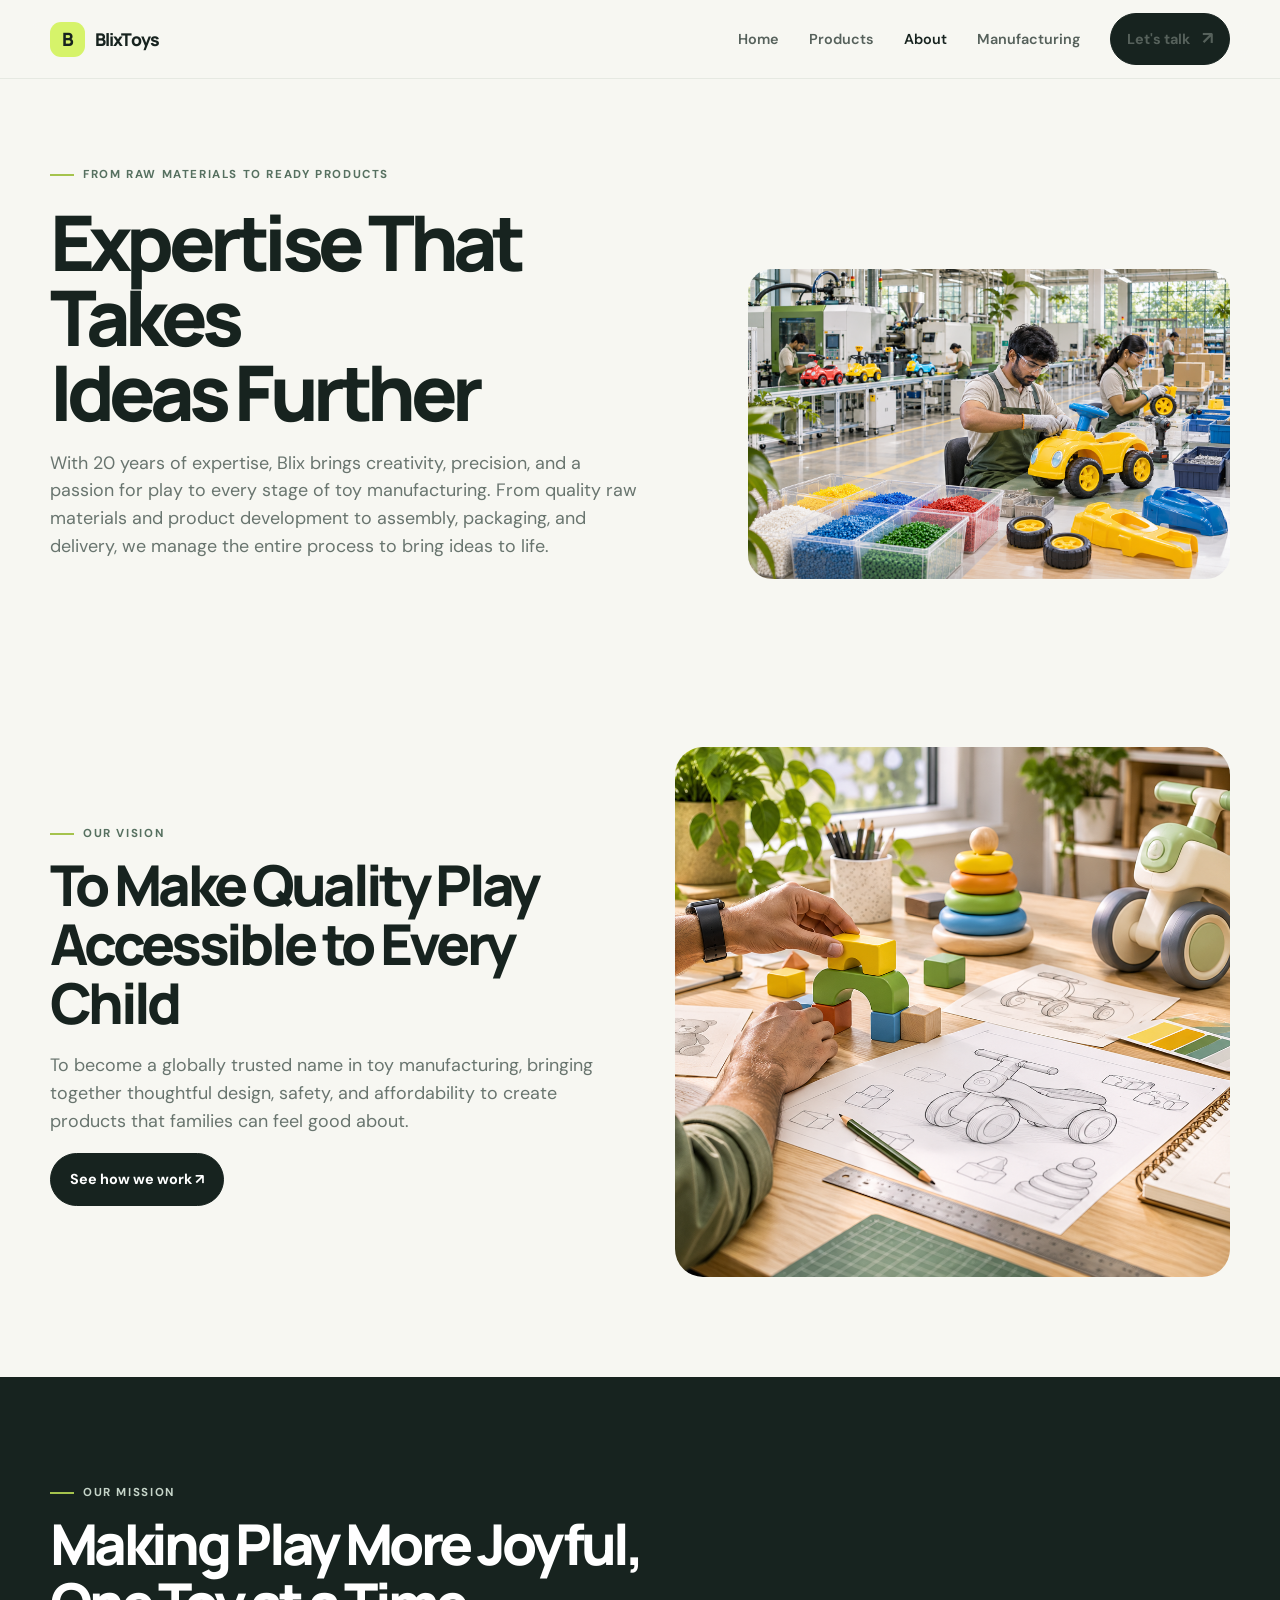
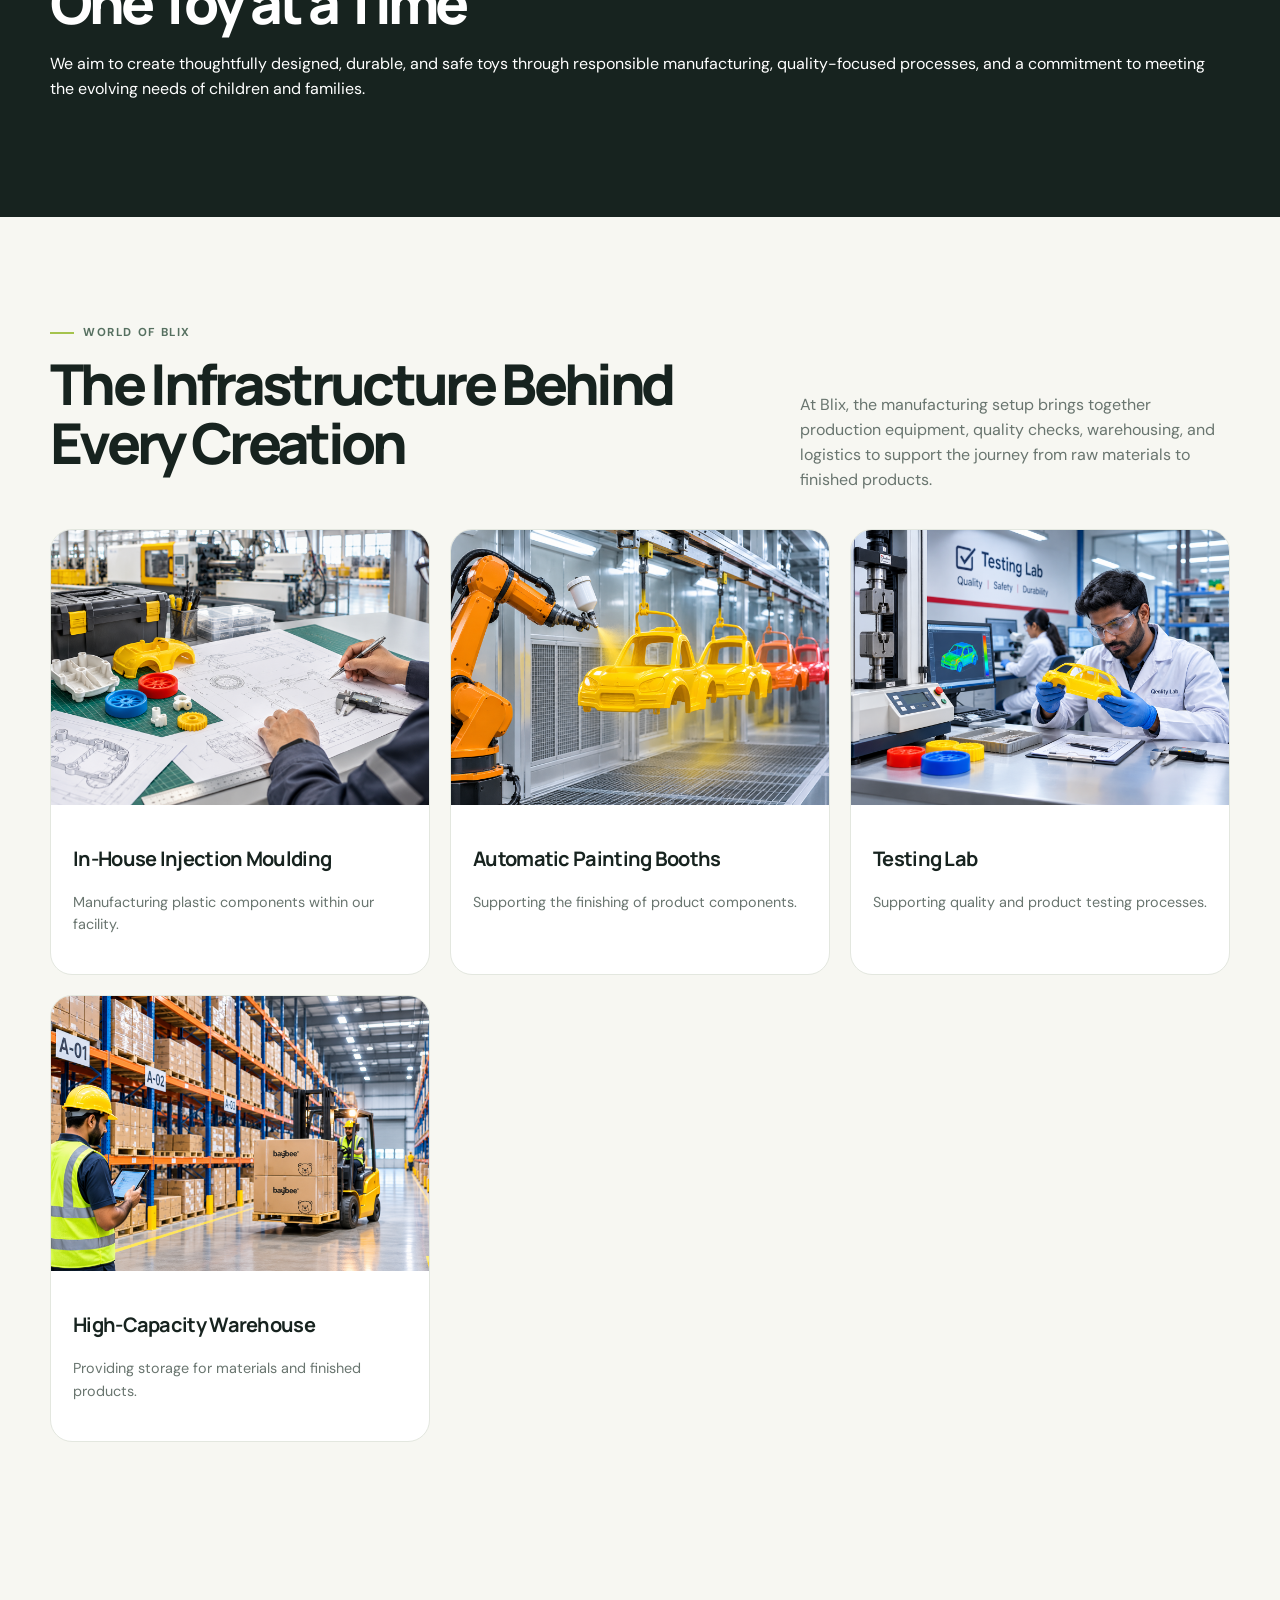
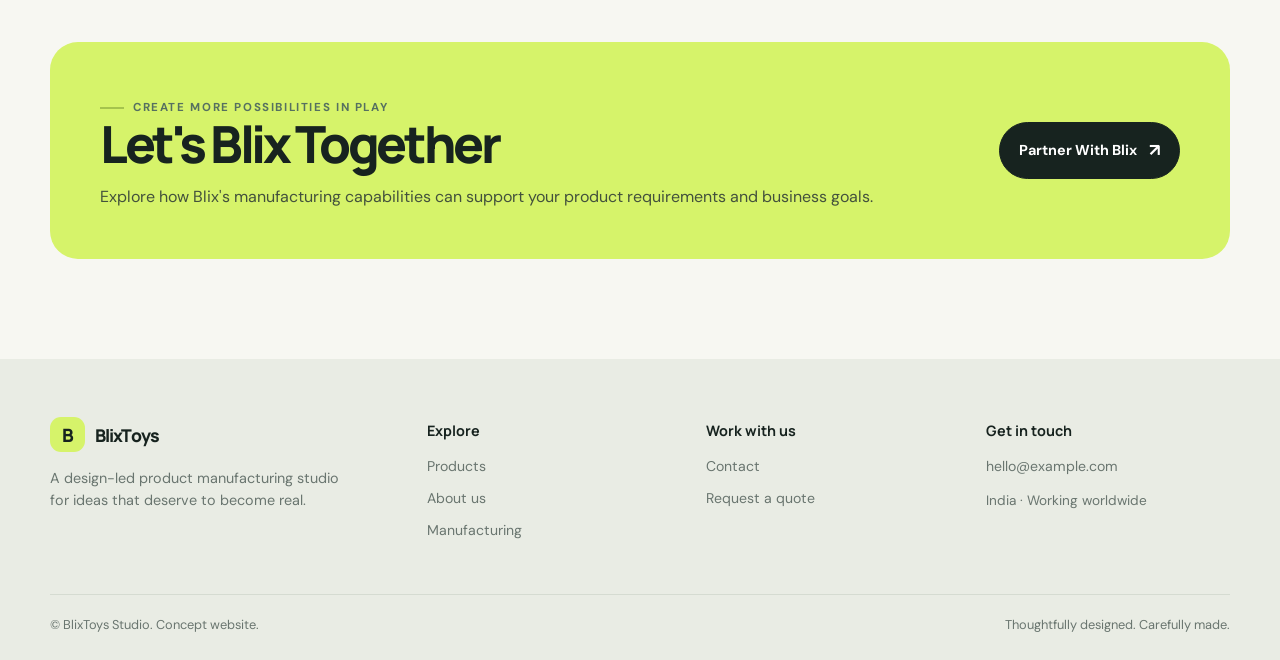
==== about.html @ 80490a34 "Added content for home, about" ====
<!doctype html>
<html lang="en">

<head>
    <meta charset="utf-8">
    <meta name="viewport" content="width=device-width, initial-scale=1">
    <meta name="description" content="Learn about BlixToys's approach to thoughtful product design and manufacturing.">
    <title>About — BlixToys</title>
    <link rel="stylesheet" href="assets/style.css">
</head>

<body>
    <header class="site-header">
        <div class="container nav"><a class="brand" href="index.html"><span class="brand-mark">B</span>  BlixToys</a><button class="menu-toggle" aria-label="Toggle navigation"
                aria-expanded="false">☰</button>
            <nav class="nav-links"><a href="index.html">Home</a><a href="products.html">Products</a><a class="active"
                    href="about.html">About</a><a href="manufacturing.html">Manufacturing</a><a href="contact.html"
                    class="btn btn-dark nav-cta">Let's talk <span class="arrow">↗</span></a></nav>
        </div>
    </header>
    <main>
        <section class="page-hero">
            <div class="container page-hero-grid">
                <div><span class="eyebrow">From Raw Materials to Ready Products</span>
                    <h1 class="display">Expertise That Takes <br/> Ideas Further</h1>
                    <p class="lead">With 20 years of expertise, Blix brings creativity, precision, and a passion for play to every stage of toy manufacturing. From quality raw materials and product development to assembly, packaging, and delivery, we manage the entire process to bring ideas to life.</p>
                </div>
                <div class="page-hero-image"><img
                    src="./assets/images/about-top-image.png"
                    alt="Thoughtful modern studio workspace"></div>
            </div>
        </section>
        <section class="section">
            <div class="container split">
                <div><span class="eyebrow">Our Vision</span>
                    <h2 class="h2">To Make Quality Play Accessible to Every Child</h2>
                    <p class="lead">To become a globally trusted name in toy manufacturing, bringing together thoughtful design, safety, and affordability to create products that families can feel good about.</p>
                    <!-- <p class="muted">We bring a product-first mindset to each project. We ask the right questions early,
                        stay open to better ideas, and keep real-world production in view throughout development.</p> -->
                        <a
                        class="btn btn-dark" href="manufacturing.html">See how we work ↗</a>
                </div>
                <div class="split-image"><img
                    src="./assets/images/about-banner.png"
                    alt="Design notes and creative planning"></div>
            </div>
        </section>
        <section class="section dark-section">
            <div class="container"><span class="eyebrow">Our Mission</span>
                <h2 class="h2">Making Play More Joyful, <br/> One Toy at a Time</h2>
                <p>
                    We aim to create thoughtfully designed, durable, and safe toys through responsible manufacturing, quality-focused processes, and a commitment to meeting the evolving needs of children and families.
                </p>
                <!-- <div class="capability-grid">
                    <div class="capability"><span class="number">01</span>
                        <h3>Be curious</h3>
                        <p>Ask why, explore options and look beyond the obvious answer.</p>
                    </div>
                    <div class="capability"><span class="number">02</span>
                        <h3>Make it useful</h3>
                        <p>Put real people and practical needs at the centre of every decision.</p>
                    </div>
                    <div class="capability"><span class="number">03</span>
                        <h3>Mind the details</h3>
                        <p>Small choices in material, finish and usability add up to a better product.</p>
                    </div>
                    <div class="capability"><span class="number">04</span>
                        <h3>Build with care</h3>
                        <p>Consider quality, repeatability and responsible use of resources.</p>
                    </div>
                </div> -->
            </div>
        </section>
        <section class="section">
            <div class="container">
                <div class="section-head">
                    <div><span class="eyebrow">World of Blix</span>
                        <h2 class="h2">The Infrastructure Behind Every Creation</h2>
                    </div>
                    <p>At Blix, the manufacturing setup brings together production equipment, quality checks, warehousing, and logistics to support the journey from raw materials to finished products.</p>
                </div>
                <div class="product-grid">
                    <article class="product-card">
                        <div class="product-image"><img
                            src="./assets/images/injection-moulding.jpg"
                            alt="Product engineering collaboration"></div>
                        <div class="product-info">
                            <h3 class="h3">In-House Injection Moulding</h3>
                            <p>Manufacturing plastic components within our facility.</p>
                        </div>
                    </article>
                    <article class="product-card">
                        <div class="product-image"><img
                            src="./assets/images/automatic-painting-booths.jpg"
                            alt="Product development workbench"></div>
                        <div class="product-info">
                            <h3 class="h3">Automatic Painting Booths</h3>
                            <p>Supporting the finishing of product components.
                            </p>
                        </div>
                    </article>
                    <article class="product-card">
                        <div class="product-image"><img
                            src="./assets/images/testing-lab.jpg"
                            alt="Team collaborating on a project"></div>
                        <div class="product-info">
                            <h3 class="h3">Testing Lab</h3>
                            <p>Supporting quality and product testing processes.</p>
                        </div>
                    </article>
                    <article class="product-card">
                        <div class="product-image"><img
                            src="./assets/images/assembly-line.jpg"
                            alt="Team collaborating on a project"></div>
                        <div class="product-info">
                            <h3 class="h3">High-Capacity Warehouse</h3>
                            <p>Providing storage for materials and finished products.</p>
                        </div>
                    </article>
                </div>
            </div>
        </section>
             <section class="section">
            <div class="container">
                <div class="quote-band">
                    <div><span class="eyebrow">Create More Possibilities in Play</span>
                        <h2>Let's Blix Together</h2>
                        <p>Explore how Blix's manufacturing capabilities can support your product requirements and business goals.</p>
                    </div><a class="btn btn-dark" href="contact.html">Partner With Blix<span
                            class="arrow">↗</span></a>
                </div>
            </div>
        </section>
    </main>
    <footer class="site-footer">
        <div class="container">
            <div class="footer-top">
                <div class="footer-about"><a class="brand" href="index.html"><span class="brand-mark">B</span> 
                        BlixToys</a>
                    <p>A design-led product manufacturing studio for ideas that deserve to become real.</p>
                </div>
                <div class="footer-col">
                    <h4>Explore</h4><a href="products.html">Products</a><a href="about.html">About us</a><a
                        href="manufacturing.html">Manufacturing</a>
                </div>
                <div class="footer-col">
                    <h4>Work with us</h4><a href="contact.html">Contact</a><a href="contact.html#quote">Request a
                        quote</a>
                </div>
                <div class="footer-col">
                    <h4>Get in touch</h4><a href="mailto:hello@example.com">hello@example.com</a><span class="muted"
                        style="font-size:.85rem">India · Working worldwide</span>
                </div>
            </div>
            <div class="footer-bottom"><span>© <span data-year></span> BlixToys Studio. Concept
                    website.</span><span>Thoughtfully designed. Carefully made.</span></div>
        </div>
    </footer><a class="btn btn-dark mobile-cta" href="contact.html">Let's talk ↗</a>
    <script src="assets/main.js"></script>
</body>

</html>
---- assets/style.css ----
@import url('https://fonts.googleapis.com/css2?family=DM+Sans:wght@400;500;600;700&family=Manrope:wght@400;500;600;700;800&display=swap');

:root {
    --ink: #17231f;
    --muted: #69756f;
    --paper: #f7f7f2;
    --white: #fff;
    --lime: #d6f36a;
    --line: #e3e7df;
    --green: #294a3b;
    --soft: #edf1e7;
    --radius: 22px;
    --max: 1180px
}

* {
    box-sizing: border-box
}

html {
    scroll-behavior: smooth
}

body {
    margin: 0;
    background: var(--paper);
    color: var(--ink);
    font-family: 'DM Sans', sans-serif;
    line-height: 1.55
}

a {
    color: inherit;
    text-decoration: none
}

img {
    display: block;
    width: 100%;
    object-fit: cover
}

button,
input,
textarea,
select {
    font: inherit
}

.container {
    width: min(var(--max), calc(100% - 48px));
    margin: auto
}

.eyebrow {
    display: inline-flex;
    align-items: center;
    gap: 9px;
    text-transform: uppercase;
    letter-spacing: .14em;
    font-size: .72rem;
    font-weight: 700;
    color: #567060
}

.eyebrow:before {
    content: '';
    width: 24px;
    height: 2px;
    background: #a5c34d
}

.display {
    font: 800 clamp(3rem, 7vw, 6.6rem)/.98 'Manrope', sans-serif;
    letter-spacing: -.075em;
    margin: 20px 0
}

.h2 {
    font: 800 clamp(2.2rem, 4.4vw, 4.2rem)/1.05 'Manrope', sans-serif;
    letter-spacing: -.065em;
    margin: 12px 0 20px
}

.h3 {
    font: 700 1.25rem/1.2 'Manrope', sans-serif;
    letter-spacing: -.035em
}

.lead {
    font-size: 1.12rem;
    color: var(--muted);
    max-width: 590px
}

.muted {
    color: var(--muted)
}

.section {
    padding: 100px 0
}

.section-sm {
    padding: 64px 0
}

.section-head {
    display: flex;
    align-items: end;
    justify-content: space-between;
    gap: 32px;
    margin-bottom: 36px
}

.section-head p {
    max-width: 430px;
    color: var(--muted);
    margin: 0
}

.btn {
    display: inline-flex;
    align-items: center;
    justify-content: center;
    gap: 12px;
    padding: 14px 19px;
    border-radius: 999px;
    border: 1px solid var(--ink);
    font-weight: 700;
    font-size: .9rem;
    transition: .2s;
    cursor: pointer
}

.btn-dark {
    background: var(--ink);
    color: white
}

.btn-dark:hover {
    background: var(--green);
    transform: translateY(-2px)
}

.btn-light {
    background: var(--white);
    border-color: var(--line)
}

.btn-light:hover {
    border-color: var(--ink)
}

.btn-lime {
    background: var(--lime);
    border-color: var(--lime)
}

.btn-lime:hover {
    transform: translateY(-2px)
}

.arrow {
    font-size: 1.1rem
}

.site-header {
    position: sticky;
    top: 0;
    z-index: 20;
    background: rgba(247, 247, 242, .92);
    backdrop-filter: blur(16px);
    border-bottom: 1px solid rgba(227, 231, 223, .8)
}

.nav {
    height: 78px;
    display: flex;
    align-items: center;
    justify-content: space-between;
    gap: 24px
}

.brand {
    display: flex;
    align-items: center;
    gap: 10px;
    font: 800 1.1rem 'Manrope', sans-serif;
    letter-spacing: -.05em
}

.brand-mark {
    width: 35px;
    height: 35px;
    border-radius: 11px;
    background: var(--lime);
    display: grid;
    place-items: center;
    color: var(--ink);
    font-size: 1.15rem
}

.nav-links {
    display: flex;
    align-items: center;
    gap: 30px;
    font-size: .9rem;
    font-weight: 600
}

.nav-links a {
    color: #56615b;
    transition: .2s
}

.nav-links a:hover,
.nav-links a.active {
    color: var(--ink)
}

.nav-cta {
    padding: 11px 16px
}

.menu-toggle {
    display: none;
    border: 0;
    background: transparent;
    font-size: 1.5rem;
    padding: 8px
}

.hero {
    padding: 56px 0 70px
}

.hero-grid {
    display: grid;
    grid-template-columns: 1.03fr .97fr;
    gap: 42px;
    align-items: center
}

.hero-copy {
    padding: 24px 0
}

.hero .display {
    max-width: 680px
}

.hero .lead {
    max-width: 520px
}

.hero-actions {
    display: flex;
    gap: 12px;
    flex-wrap: wrap;
    margin-top: 30px
}

.hero-note {
    display: flex;
    align-items: center;
    gap: 14px;
    margin-top: 36px;
    color: var(--muted);
    font-size: .85rem
}

.avatar-stack {
    display: flex
}

.avatar-stack span {
    width: 31px;
    height: 31px;
    border-radius: 50%;
    border: 2px solid var(--paper);
    margin-right: -8px;
    background: #d6e1c2;
    display: grid;
    place-items: center;
    font-size: .75rem
}

.hero-visual {
    position: relative;
    min-height: 550px
}

.hero-photo {
    position: absolute;
    inset: 0 0 36px 35px;
    border-radius: 30px;
    overflow: hidden;
    background: #d7ded0
}

.hero-photo img,
.hero-photo video {
    display: block;
    width: 100%;
    height: 100%;
    object-fit: cover;
    object-position: center
}

.hero-photo:after {
    content: '';
    position: absolute;
    inset: 0;
    background: linear-gradient(180deg, transparent 50%, rgba(17, 34, 25, .2))
}

.floating-card {
    position: absolute;
    left: 0;
    bottom: 0;
    width: 235px;
    background: white;
    border-radius: 20px;
    padding: 18px;
    box-shadow: 0 18px 50px #17231f18
}

.floating-card .mini-label {
    font-size: .72rem;
    color: var(--muted);
    text-transform: uppercase;
    letter-spacing: .1em
}

.floating-card strong {
    display: block;
    font: 800 1.65rem 'Manrope';
    letter-spacing: -.06em;
    margin: 5px 0
}

.floating-card p {
    font-size: .82rem;
    color: var(--muted);
    margin: 0
}

.round-stamp {
    position: absolute;
    right: -12px;
    top: 25px;
    width: 100px;
    height: 100px;
    background: var(--lime);
    border-radius: 50%;
    display: grid;
    place-items: center;
    text-align: center;
    font-weight: 800;
    font-size: .74rem;
    line-height: 1.2;
    transform: rotate(10deg)
}

.trust-strip {
    border-top: 1px solid var(--line);
    border-bottom: 1px solid var(--line);
    padding: 22px 0
}

.trust-inner {
    display: flex;
    align-items: center;
    justify-content: space-between;
    gap: 20px;
    flex-wrap: wrap
}

.trust-label {
    font-size: .76rem;
    text-transform: uppercase;
    letter-spacing: .12em;
    color: var(--muted)
}

.trust-name {
    font: 800 1rem 'Manrope';
    color: #879189;
    letter-spacing: -.04em
}

.product-grid {
    display: grid;
    grid-template-columns: repeat(3, 1fr);
    gap: 20px
}

.product-card {
    background: white;
    border: 1px solid var(--line);
    border-radius: var(--radius);
    overflow: hidden;
    transition: .25s
}

.product-card:hover {
    transform: translateY(-5px);
    box-shadow: 0 18px 40px #17231f0d
}

.product-image {
    height: 275px;
    background: #e9ede4;
    position: relative;
    overflow: hidden
}

.product-image img {
    height: 100%;
    transition: transform .5s
}

.product-card:hover .product-image img {
    transform: scale(1.04)
}

.tag {
    position: absolute;
    top: 14px;
    left: 14px;
    background: white;
    border-radius: 999px;
    padding: 7px 11px;
    font-size: .72rem;
    font-weight: 700
}

.product-info {
    padding: 22px
}

.product-info p {
    font-size: .9rem;
    color: var(--muted);
    margin: 9px 0 17px
}

.text-link {
    display: inline-flex;
    align-items: center;
    gap: 10px;
    font-size: .88rem;
    font-weight: 700;
    border-bottom: 1px solid #aab5ab;
    padding-bottom: 4px
}

.split {
    display: grid;
    grid-template-columns: 1fr 1fr;
    gap: 70px;
    align-items: center
}

.split-image {
    height: 530px;
    border-radius: 28px;
    overflow: hidden;
    position: relative;
    background: #dbe3d6
}

.split-image img {
    height: 100%
}

.image-caption {
    position: absolute;
    bottom: 18px;
    left: 18px;
    right: 18px;
    background: #fffef0e8;
    backdrop-filter: blur(10px);
    padding: 17px 19px;
    border-radius: 16px;
    font-weight: 700
}

.check-list {
    display: grid;
    gap: 17px;
    margin: 28px 0
}

.check-item {
    display: flex;
    gap: 13px;
    align-items: start
}

.check-icon {
    width: 26px;
    height: 26px;
    flex: none;
    border-radius: 50%;
    background: var(--lime);
    display: grid;
    place-items: center;
    font-weight: 800
}

.check-item strong {
    display: block;
    margin-bottom: 3px
}

.check-item span {
    font-size: .9rem;
    color: var(--muted)
}

.dark-section {
    background: var(--ink);
    color: white
}

.dark-section .eyebrow {
    color: #c6d5c9
}

.dark-section .lead,
.dark-section .muted {
    color: #aab6ae
}

.capability-grid {
    display: grid;
    grid-template-columns: repeat(4, 1fr);
    gap: 12px;
    margin-top: 38px
}

.capability {
    padding: 25px;
    border: 1px solid #ffffff22;
    border-radius: 18px;
    min-height: 180px
}

.capability .number {
    font-size: .75rem;
    color: var(--lime);
    font-weight: 700
}

.capability h3 {
    font: 700 1.12rem 'Manrope';
    margin: 24px 0 8px
}

.capability p {
    font-size: .85rem;
    color: #aab6ae;
    margin: 0
}

.stats {
    display: grid;
    grid-template-columns: repeat(4, 1fr);
    gap: 15px;
    margin-top: 36px
}

.stat {
    border-top: 1px solid #ffffff30;
    padding-top: 17px
}

.stat strong {
    display: block;
    font: 800 2.2rem 'Manrope';
    letter-spacing: -.06em
}

.stat span {
    font-size: .82rem;
    color: #aab6ae
}

.quote-band {
    background: var(--lime);
    border-radius: 28px;
    padding: 50px;
    display: flex;
    align-items: center;
    justify-content: space-between;
    gap: 30px
}

.quote-band h2 {
    font: 800 clamp(2rem, 4vw, 3.5rem)/1.05 'Manrope';
    letter-spacing: -.065em;
    margin: 0;
    max-width: 700px
}

.quote-band p {
    margin: 14px 0 0;
    color: #43513c
}

.site-footer {
    background: #e9ece4;
    padding: 58px 0 25px
}

.footer-top {
    display: grid;
    grid-template-columns: 1.4fr 1fr 1fr 1fr;
    gap: 35px;
    padding-bottom: 42px
}

.footer-about p {
    color: var(--muted);
    max-width: 300px;
    font-size: .9rem
}

.footer-col h4 {
    font: 700 .9rem 'Manrope';
    margin: 4px 0 16px
}

.footer-col a {
    display: block;
    color: var(--muted);
    font-size: .88rem;
    margin: 10px 0
}

.footer-col a:hover {
    color: var(--ink)
}

.footer-bottom {
    border-top: 1px solid #d5dbd1;
    padding-top: 20px;
    display: flex;
    justify-content: space-between;
    gap: 20px;
    color: var(--muted);
    font-size: .8rem
}

.page-hero {
    padding: 80px 0 68px
}

.page-hero-grid {
    display: grid;
    grid-template-columns: 1fr .75fr;
    gap: 55px;
    align-items: end
}

.page-hero .display {
    font-size: clamp(3rem, 6vw, 5.7rem)
}

.page-hero-image {
    height: 310px;
    border-radius: 24px;
    overflow: hidden
}

.page-hero-image img {
    height: 100%
}

.filter-row {
    display: flex;
    gap: 9px;
    flex-wrap: wrap;
    margin-bottom: 30px
}

.filter-btn {
    border: 1px solid var(--line);
    background: white;
    padding: 10px 15px;
    border-radius: 999px;
    font-size: .85rem;
    cursor: pointer
}

.filter-btn.active,
.filter-btn:hover {
    background: var(--ink);
    color: white;
    border-color: var(--ink)
}

.product-grid .product-card[hidden] {
    display: none
}

.process-grid {
    display: grid;
    grid-template-columns: repeat(4, 1fr);
    gap: 16px
}

.process-card {
    background: white;
    border: 1px solid var(--line);
    border-radius: 20px;
    padding: 24px;
    min-height: 230px
}

.process-card .step {
    width: 38px;
    height: 38px;
    background: var(--lime);
    border-radius: 12px;
    display: grid;
    place-items: center;
    font-weight: 800
}

.process-card h3 {
    font: 700 1.15rem 'Manrope';
    margin: 28px 0 9px
}

.process-card p {
    font-size: .88rem;
    color: var(--muted);
    margin: 0
}

.feature-photo {
    height: 430px;
    border-radius: 26px;
    overflow: hidden
}

.feature-photo img {
    height: 100%
}

.form-layout {
    display: grid;
    grid-template-columns: .75fr 1.25fr;
    gap: 60px;
    align-items: start
}

.contact-card {
    background: var(--green);
    color: white;
    border-radius: 24px;
    padding: 30px
}

.contact-card p {
    color: #d3ddd5
}

.contact-detail {
    padding: 18px 0;
    border-top: 1px solid #ffffff30
}

.contact-detail small {
    display: block;
    color: #c4d1c8;
    margin-bottom: 5px
}

.contact-detail a {
    font-weight: 600
}

.form-card {
    background: white;
    border: 1px solid var(--line);
    border-radius: 24px;
    padding: 32px
}

.form-grid {
    display: grid;
    grid-template-columns: 1fr 1fr;
    gap: 18px
}

.field {
    display: flex;
    flex-direction: column;
    gap: 7px
}

.field.full {
    grid-column: 1/-1
}

.field label {
    font-size: .82rem;
    font-weight: 700
}

.field input,
.field textarea,
.field select {
    width: 100%;
    padding: 13px 14px;
    border: 1px solid #dfe4db;
    border-radius: 12px;
    background: #fbfcf9;
    outline: none
}

.field input:focus,
.field textarea:focus,
.field select:focus {
    border-color: #829b71;
    box-shadow: 0 0 0 3px #d6f36a55
}

.field textarea {
    min-height: 120px;
    resize: vertical
}

.form-message {
    display: none;
    background: #edf5dc;
    padding: 14px;
    border-radius: 12px;
    margin-top: 16px;
    color: #294a3b;
    font-size: .9rem
}

.form-message.show {
    display: block
}

.faq-list {
    max-width: 820px;
    margin: 30px auto 0
}

.faq-list details {
    border-bottom: 1px solid var(--line);
    padding: 20px 0
}

.faq-list summary {
    font-weight: 700;
    cursor: pointer;
    list-style: none;
    display: flex;
    justify-content: space-between;
    gap: 20px
}

.faq-list summary:after {
    content: '+';
    font-size: 1.2rem
}

.faq-list details[open] summary:after {
    content: '−'
}

.faq-list details p {
    color: var(--muted);
    max-width: 700px
}

.mobile-cta {
    display: none
}

@media(max-width:900px) {
    .nav-links {
        gap: 17px
    }

    .hero-grid,
    .split,
    .page-hero-grid,
    .form-layout {
        grid-template-columns: 1fr;
        gap: 35px
    }

    .hero-visual {
        min-height: 470px
    }

    .hero-photo {
        left: 0
    }

    .page-hero-image {
        height: 280px
    }

    .product-grid {
        grid-template-columns: repeat(2, 1fr)
    }

    .capability-grid,
    .process-grid {
        grid-template-columns: repeat(2, 1fr)
    }

    .footer-top {
        grid-template-columns: repeat(2, 1fr)
    }

    .split-image {
        height: 430px
    }

    .quote-band {
        padding: 35px;
        align-items: start;
        flex-direction: column
    }

    .stats {
        grid-template-columns: repeat(2, 1fr)
    }
}

@media(max-width:640px) {
    .container {
        width: min(var(--max), calc(100% - 32px))
    }

    .nav {
        height: 68px
    }

    .menu-toggle {
        display: block
    }

    .nav-links {
        display: none;
        position: absolute;
        top: 68px;
        left: 0;
        right: 0;
        background: var(--paper);
        padding: 18px 24px 24px;
        border-bottom: 1px solid var(--line);
        flex-direction: column;
        align-items: stretch;
        gap: 0
    }

    .nav-links.open {
        display: flex
    }

    .nav-links a {
        padding: 12px 0
    }

    .nav-links .nav-cta {
        margin-top: 8px;
        text-align: center
    }

    .hero {
        padding: 32px 0 55px
    }

    .hero .display {
        font-size: clamp(3rem, 15vw, 5rem)
    }

    .hero-visual {
        min-height: 390px
    }

    .hero-photo {
        inset: 0 0 25px 0
    }

    .floating-card {
        width: 190px;
        padding: 14px
    }

    .round-stamp {
        width: 78px;
        height: 78px;
        right: -4px;
        font-size: .63rem
    }

    .section {
        padding: 70px 0
    }

    .section-sm {
        padding: 48px 0
    }

    .section-head {
        display: block
    }

    .section-head p {
        margin-top: 14px
    }

    .product-grid {
        grid-template-columns: 1fr
    }

    .product-image {
        height: 280px
    }

    .capability-grid,
    .process-grid {
        grid-template-columns: 1fr 1fr;
        gap: 10px
    }

    .capability {
        padding: 18px;
        min-height: 170px
    }

    .capability h3 {
        font-size: 1rem
    }

    .stats {
        gap: 20px
    }

    .stat strong {
        font-size: 1.8rem
    }

    .page-hero {
        padding: 50px 0 45px
    }

    .page-hero-grid {
        gap: 25px
    }

    .page-hero .display {
        font-size: clamp(3rem, 14vw, 4.6rem)
    }

    .page-hero-image {
        height: 230px
    }

    .split-image {
        height: 340px
    }

    .footer-top {
        grid-template-columns: 1fr 1fr;
        gap: 25px
    }

    .footer-about {
        grid-column: 1/-1
    }

    .footer-bottom {
        flex-direction: column;
        gap: 8px
    }

    .form-card {
        padding: 22px
    }

    .form-grid {
        grid-template-columns: 1fr
    }

    .field.full {
        grid-column: auto
    }

    .contact-card {
        padding: 24px
    }

    .quote-band {
        padding: 28px
    }


    .trust-inner {
        justify-content: flex-start
    }

    .trust-label {
        width: 100%
    }

    .trust-name {
        font-size: .9rem
    }

    .mobile-cta {
        display: block;
        position: fixed;
        z-index: 15;
        bottom: 12px;
        left: 12px;
        right: 12px;
        text-align: center;
        box-shadow: 0 8px 30px #17231f22
    }

    .site-footer {
        padding-bottom: 82px
    }
}

  .manufacturer-strip {
    width: 100%;
    background-color: #78934a;
    padding: 24px 20px;
    text-align: center;
    box-sizing: border-box;
  }

  .manufacturer-strip p {
    margin: 0;
    color: #ffffff;
    font-size: clamp(20px, 3vw, 36px);
    font-weight: 600;
    line-height: 1.3;
    letter-spacing: -0.8px;
  }

  .manufacturer-strip span {
    font-family: Georgia, serif;
    font-weight: 500;
    font-style: italic;
  }

  @media (max-width: 749px) {
    .manufacturer-strip {
      padding: 20px 16px;
    }

    .manufacturer-strip p {
      font-size: 23px;
      letter-spacing: -0.5px;
    }
  }
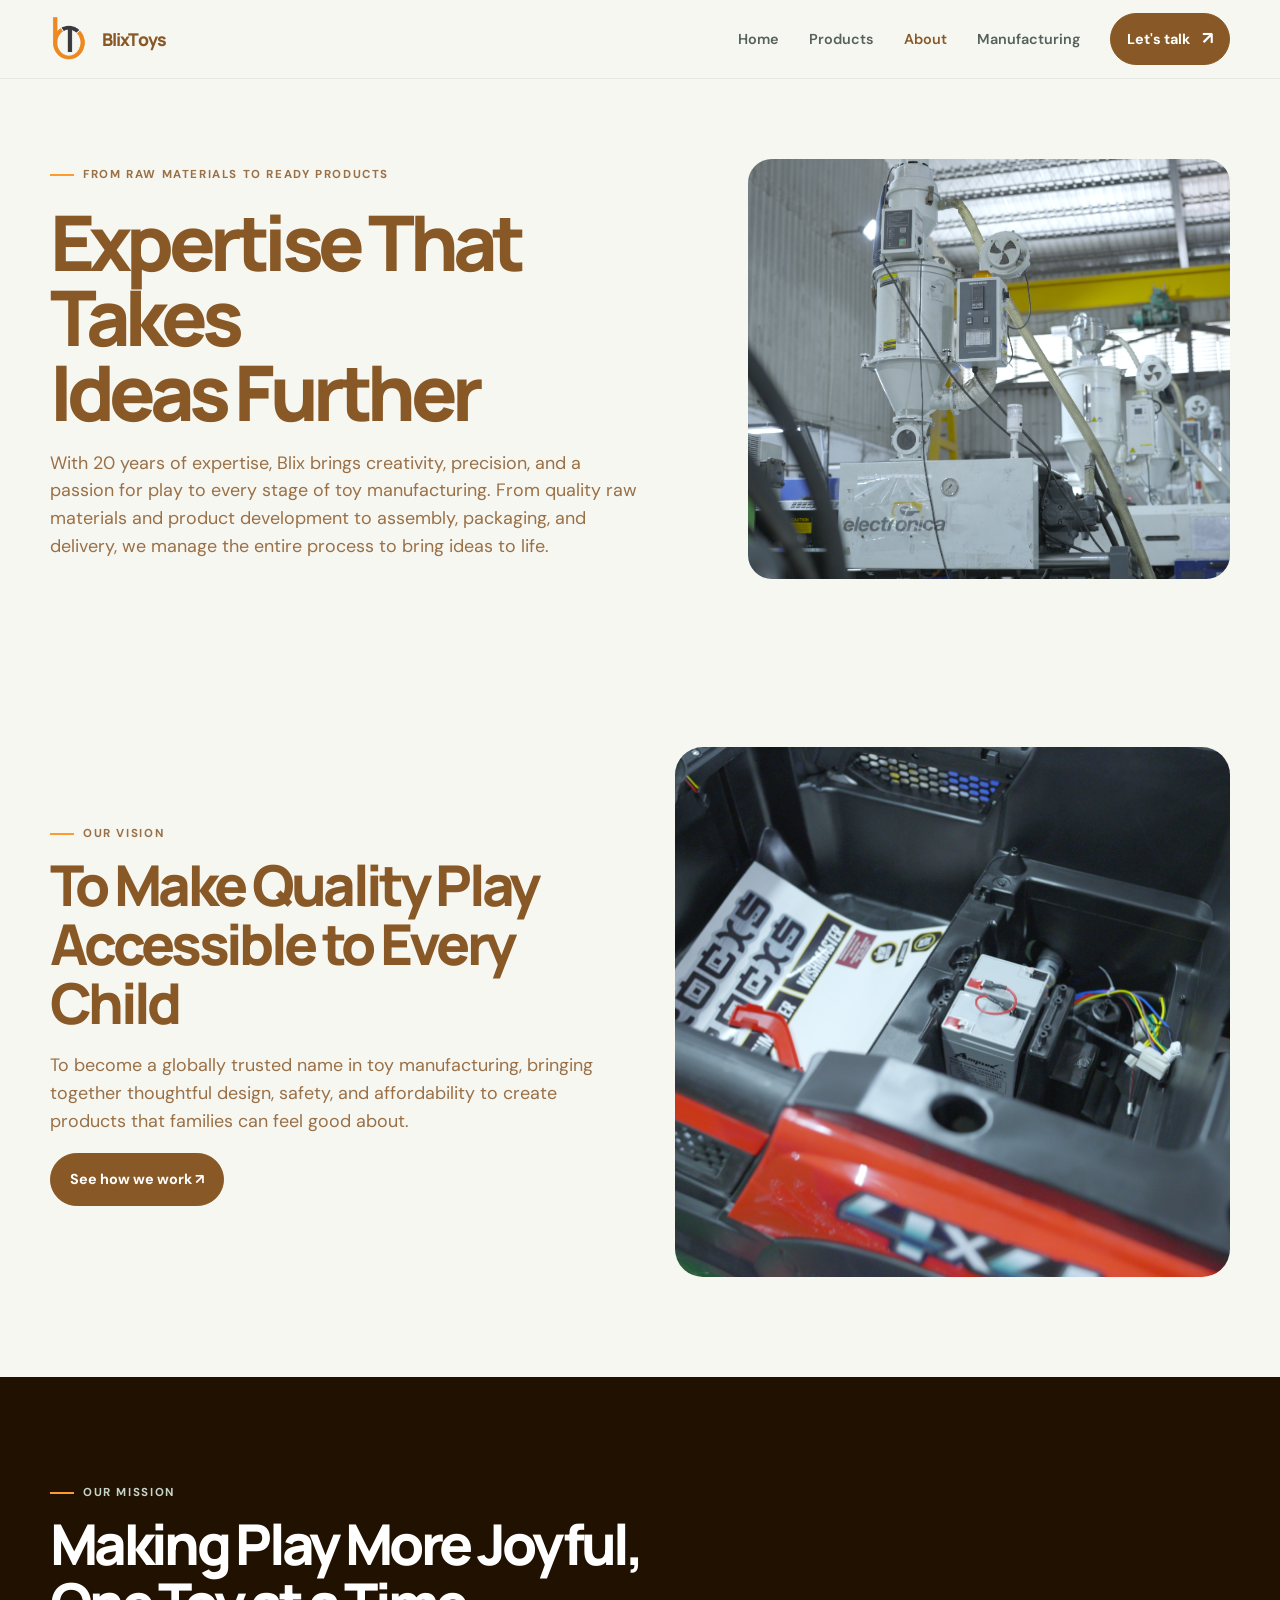
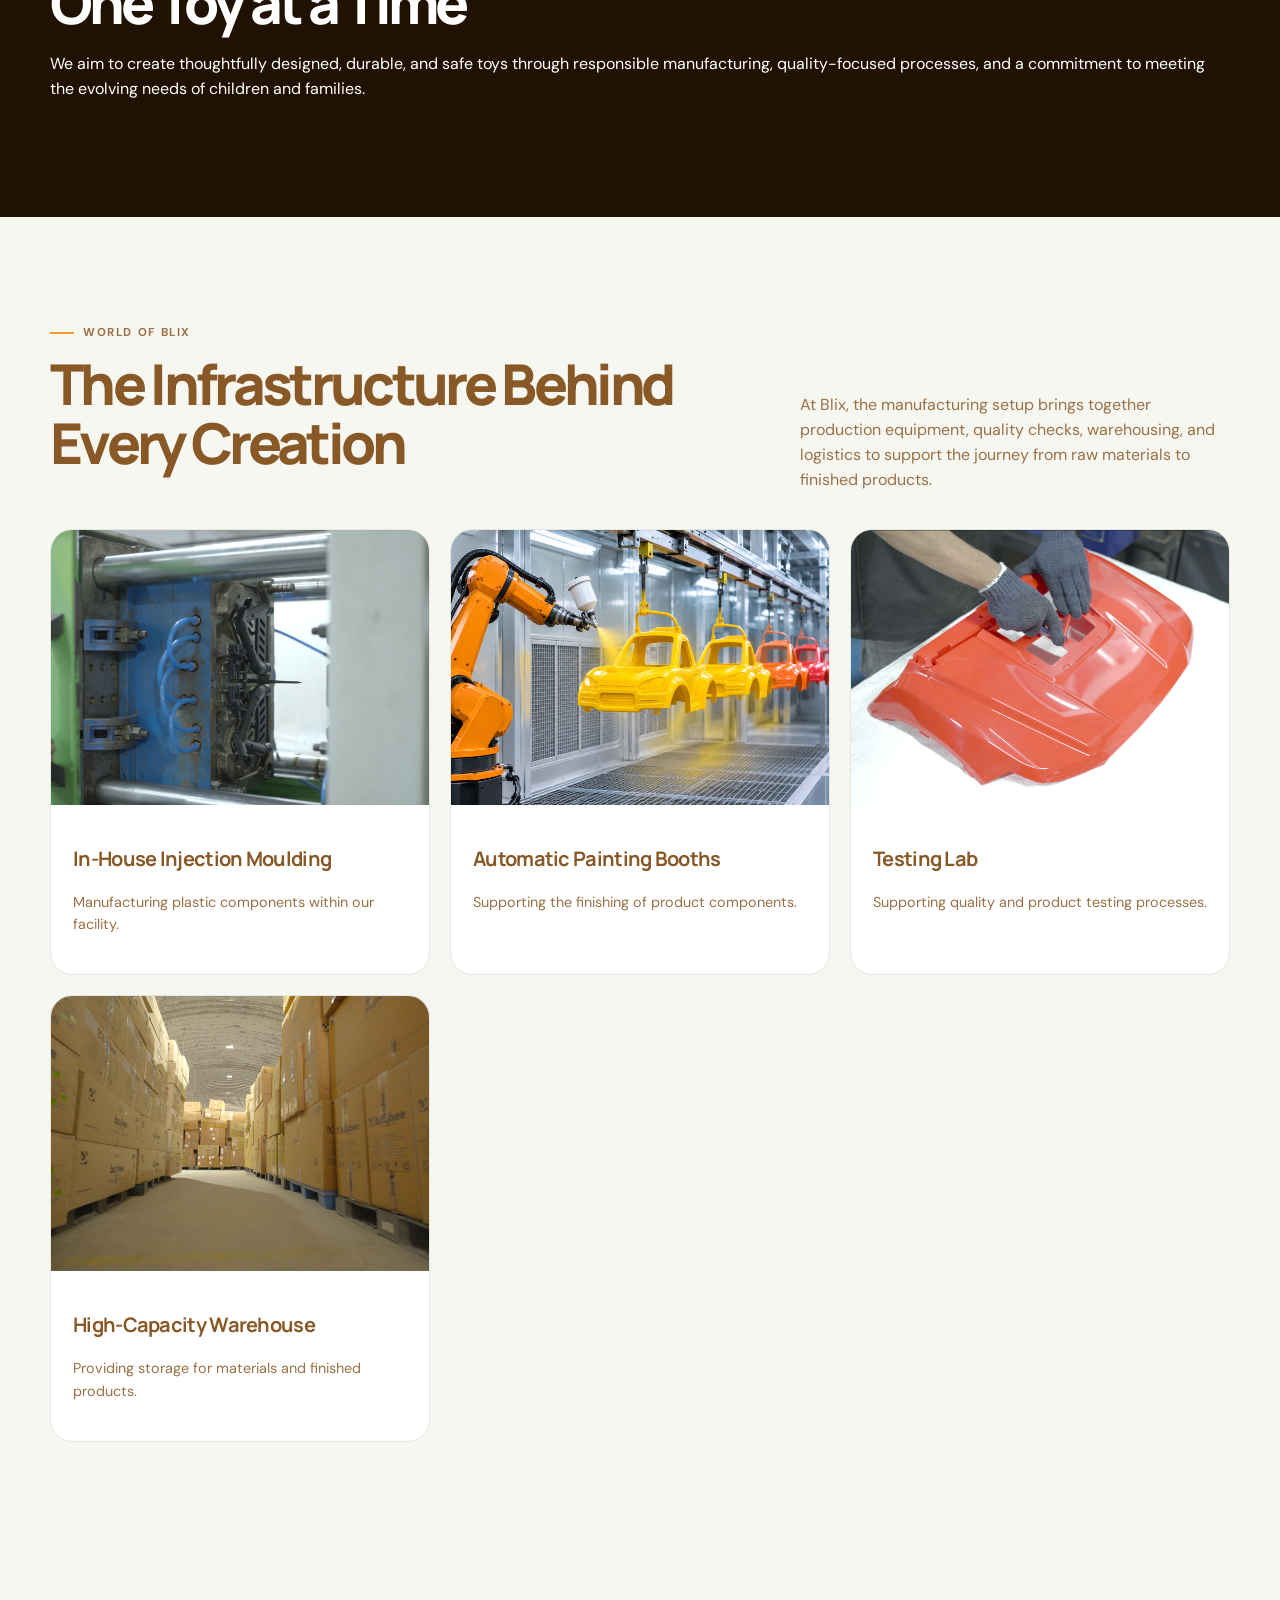
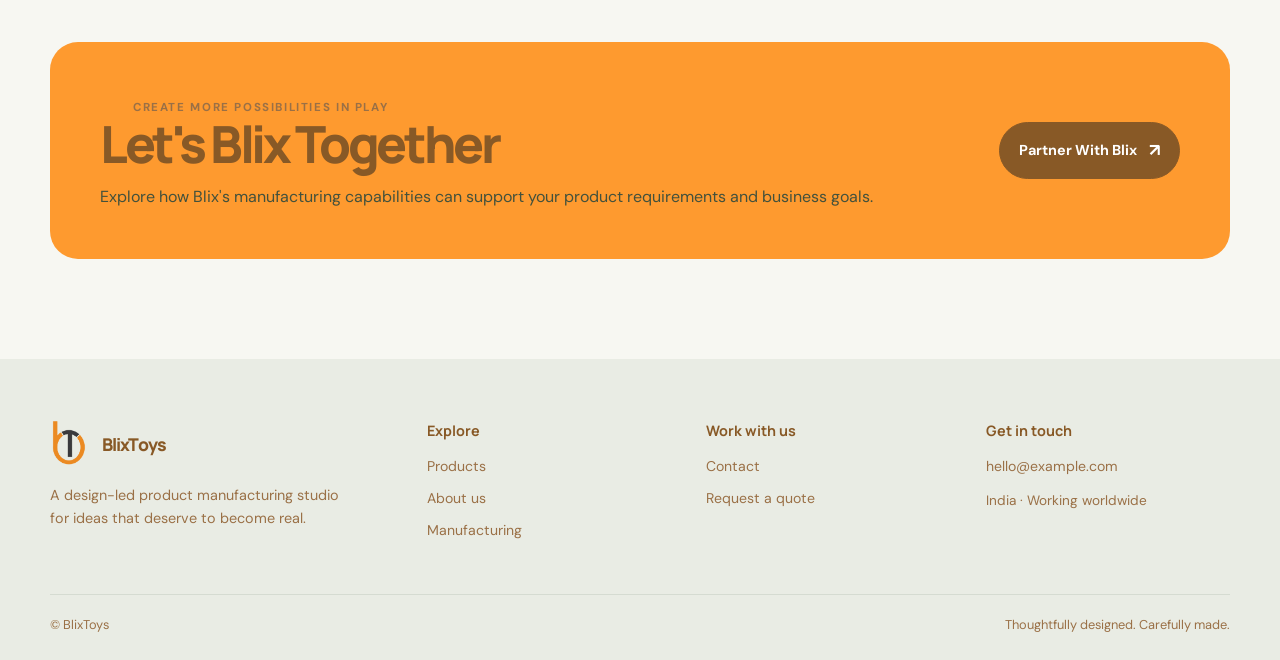
==== commit 079ebd84: "Update BlixToys website" ====
--- a/about.html
+++ b/about.html
@@ -11,11 +11,13 @@
 
 <body>
     <header class="site-header">
-        <div class="container nav"><a class="brand" href="index.html"><span class="brand-mark">B</span>  BlixToys</a><button class="menu-toggle" aria-label="Toggle navigation"
+        <div class="container nav"><a class="brand" href="index.html"><span class="brand-mark">
+            <img src="./assets/images/blix-logo.png" alt="BlixToys logo" style="margin-right: 0.3rem;">
+        </span>  BlixToys</a><button class="menu-toggle" aria-label="Toggle navigation"
                 aria-expanded="false">☰</button>
             <nav class="nav-links"><a href="index.html">Home</a><a href="products.html">Products</a><a class="active"
                     href="about.html">About</a><a href="manufacturing.html">Manufacturing</a><a href="contact.html"
-                    class="btn btn-dark nav-cta">Let's talk <span class="arrow">↗</span></a></nav>
+                    class="btn btn-dark nav-cta" style="color:white">Let's talk <span class="arrow">↗</span></a></nav>
         </div>
     </header>
     <main>
@@ -135,7 +137,8 @@
     <footer class="site-footer">
         <div class="container">
             <div class="footer-top">
-                <div class="footer-about"><a class="brand" href="index.html"><span class="brand-mark">B</span> 
+                <div class="footer-about"><a class="brand" href="index.html"><span class="brand-mark">
+                    <img src="./assets/images/blix-logo.png" alt="BlixToys logo" style="margin-right: 0.3rem;"></span> 
                         BlixToys</a>
                     <p>A design-led product manufacturing studio for ideas that deserve to become real.</p>
                 </div>
@@ -152,8 +155,7 @@
                         style="font-size:.85rem">India · Working worldwide</span>
                 </div>
             </div>
-            <div class="footer-bottom"><span>© <span data-year></span> BlixToys Studio. Concept
-                    website.</span><span>Thoughtfully designed. Carefully made.</span></div>
+            <div class="footer-bottom"><span>© <span data-year></span> BlixToys </span><span>Thoughtfully designed. Carefully made.</span></div>
         </div>
     </footer><a class="btn btn-dark mobile-cta" href="contact.html">Let's talk ↗</a>
     <script src="assets/main.js"></script>
--- a/assets/style.css
+++ b/assets/style.css
@@ -1,13 +1,14 @@
+
 @import url('https://fonts.googleapis.com/css2?family=DM+Sans:wght@400;500;600;700&family=Manrope:wght@400;500;600;700;800&display=swap');
 
 :root {
-    --ink: #17231f;
-    --muted: #69756f;
+    --ink: #885926;
+    --muted: #9a7046;
     --paper: #f7f7f2;
     --white: #fff;
-    --lime: #d6f36a;
+    --lime: #fe9a2f;
     --line: #e3e7df;
-    --green: #294a3b;
+    --coral: #ba8348;
     --soft: #edf1e7;
     --radius: 22px;
     --max: 1180px
@@ -60,14 +61,14 @@
     letter-spacing: .14em;
     font-size: .72rem;
     font-weight: 700;
-    color: #567060
+    color: var(--muted)
 }
 
 .eyebrow:before {
     content: '';
     width: 24px;
     height: 2px;
-    background: #a5c34d
+    background: var(--lime)
 }
 
 .display {
@@ -139,7 +140,7 @@
 }
 
 .btn-dark:hover {
-    background: var(--green);
+    background: var(--coral);
     transform: translateY(-2px)
 }
 
@@ -191,10 +192,10 @@
 }
 
 .brand-mark {
-    width: 35px;
-    height: 35px;
+    width: 42px;
+    height: auto;
     border-radius: 11px;
-    background: var(--lime);
+    background: transparent;
     display: grid;
     place-items: center;
     color: var(--ink);
@@ -275,12 +276,13 @@
 }
 
 .avatar-stack span {
+    color:white;
     width: 31px;
     height: 31px;
     border-radius: 50%;
     border: 2px solid var(--paper);
     margin-right: -8px;
-    background: #d6e1c2;
+    background: #68553b;
     display: grid;
     place-items: center;
     font-size: .75rem
@@ -521,7 +523,7 @@
 }
 
 .dark-section {
-    background: var(--ink);
+    background: #211100;
     color: white
 }
 
@@ -658,11 +660,12 @@
     padding: 80px 0 68px
 }
 
+/* Desktop: image stretches to match the complete left content height */
 .page-hero-grid {
     display: grid;
     grid-template-columns: 1fr .75fr;
     gap: 55px;
-    align-items: end
+    align-items: stretch
 }
 
 .page-hero .display {
@@ -670,13 +673,18 @@
 }
 
 .page-hero-image {
-    height: 310px;
+    height: auto;
+    align-self: stretch;
     border-radius: 24px;
     overflow: hidden
 }
 
 .page-hero-image img {
-    height: 100%
+    display: block;
+    width: 100%;
+    height: 100%;
+    object-fit: cover;
+    object-position: center
 }
 
 .filter-row {
@@ -759,7 +767,7 @@
 }
 
 .contact-card {
-    background: var(--green);
+    background: var(--coral);
     color: white;
     border-radius: 24px;
     padding: 30px
@@ -1108,7 +1116,6 @@
         padding: 28px
     }
 
-
     .trust-inner {
         justify-content: flex-start
     }
@@ -1137,36 +1144,36 @@
     }
 }
 
-  .manufacturer-strip {
+.manufacturer-strip {
     width: 100%;
-    background-color: #78934a;
+    background-color: #ea8a23;
     padding: 24px 20px;
     text-align: center;
     box-sizing: border-box;
-  }
-
-  .manufacturer-strip p {
+}
+
+.manufacturer-strip p {
     margin: 0;
     color: #ffffff;
     font-size: clamp(20px, 3vw, 36px);
     font-weight: 600;
     line-height: 1.3;
     letter-spacing: -0.8px;
-  }
-
-  .manufacturer-strip span {
+}
+
+.manufacturer-strip span {
     font-family: Georgia, serif;
     font-weight: 500;
     font-style: italic;
-  }
-
-  @media (max-width: 749px) {
+}
+
+@media (max-width: 749px) {
     .manufacturer-strip {
-      padding: 20px 16px;
+        padding: 20px 16px;
     }
 
     .manufacturer-strip p {
-      font-size: 23px;
-      letter-spacing: -0.5px;
-    }
-  }+        font-size: 23px;
+        letter-spacing: -0.5px;
+    }
+}
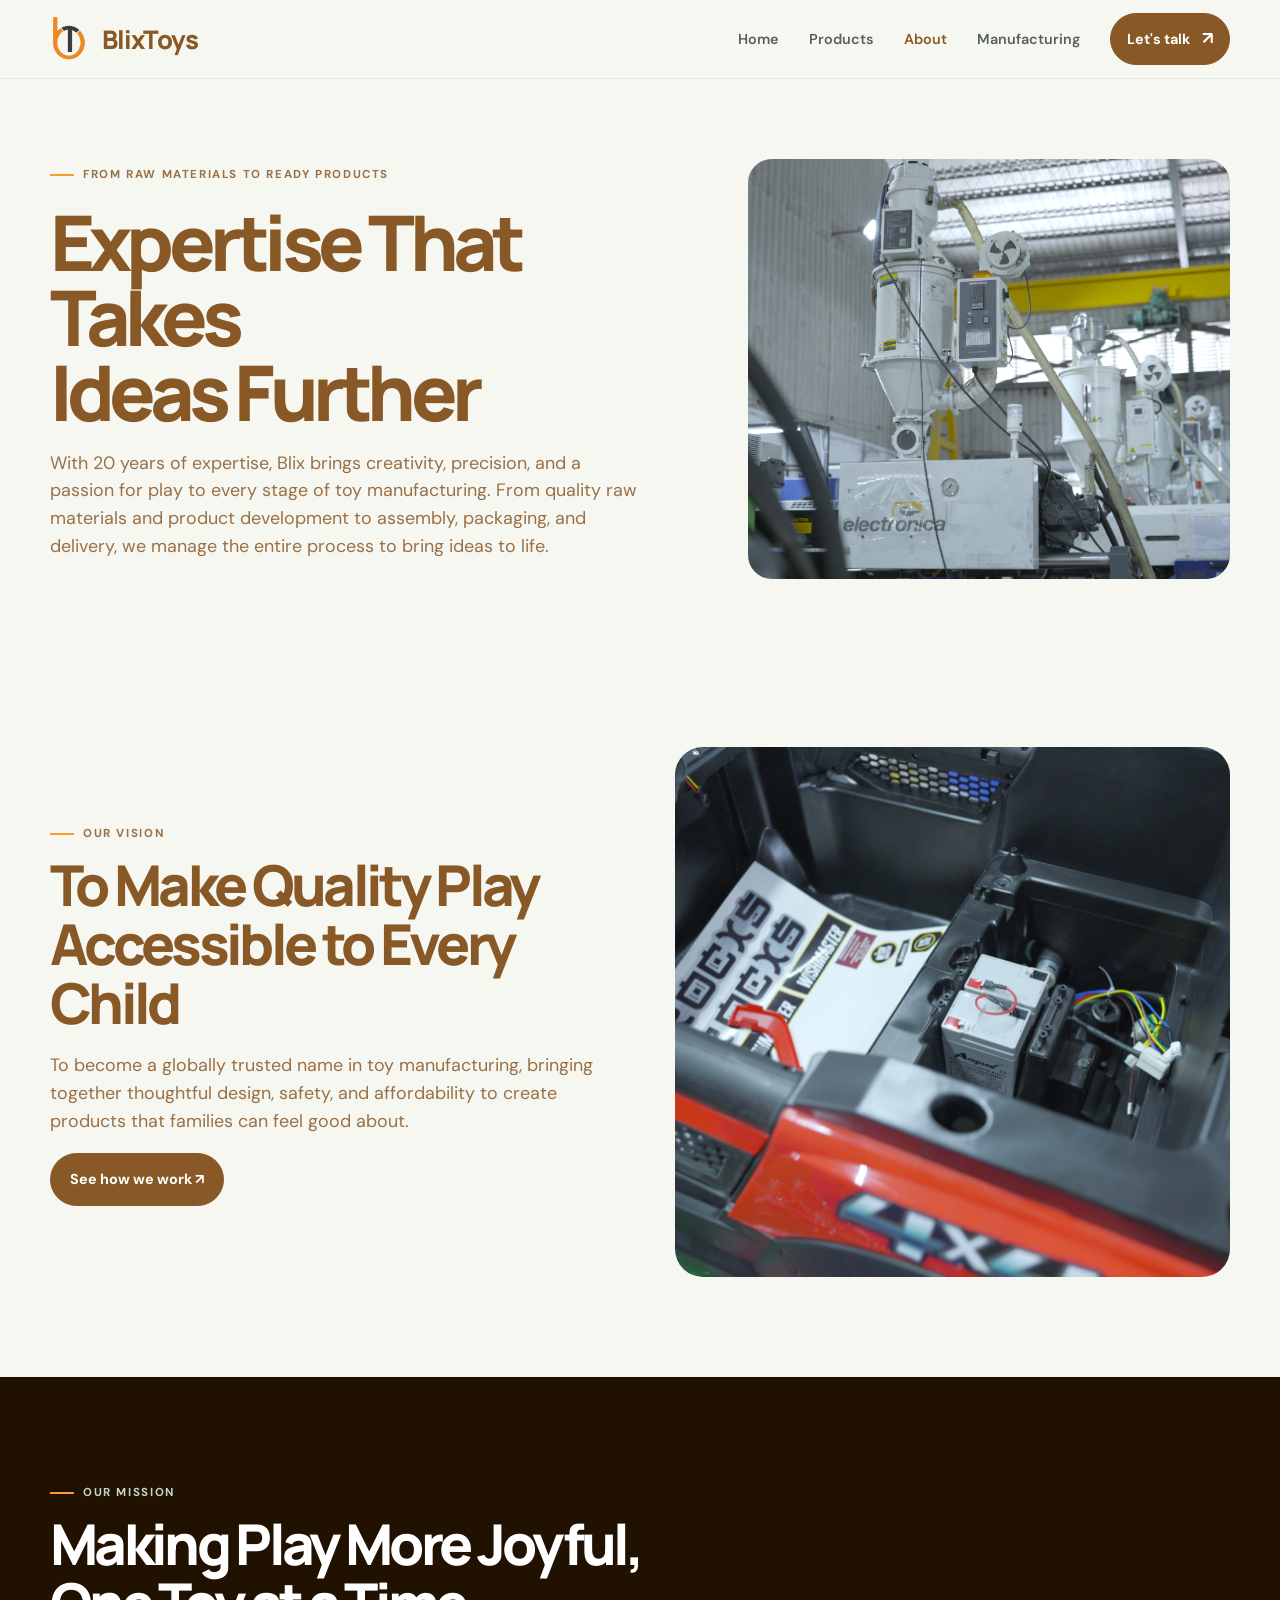
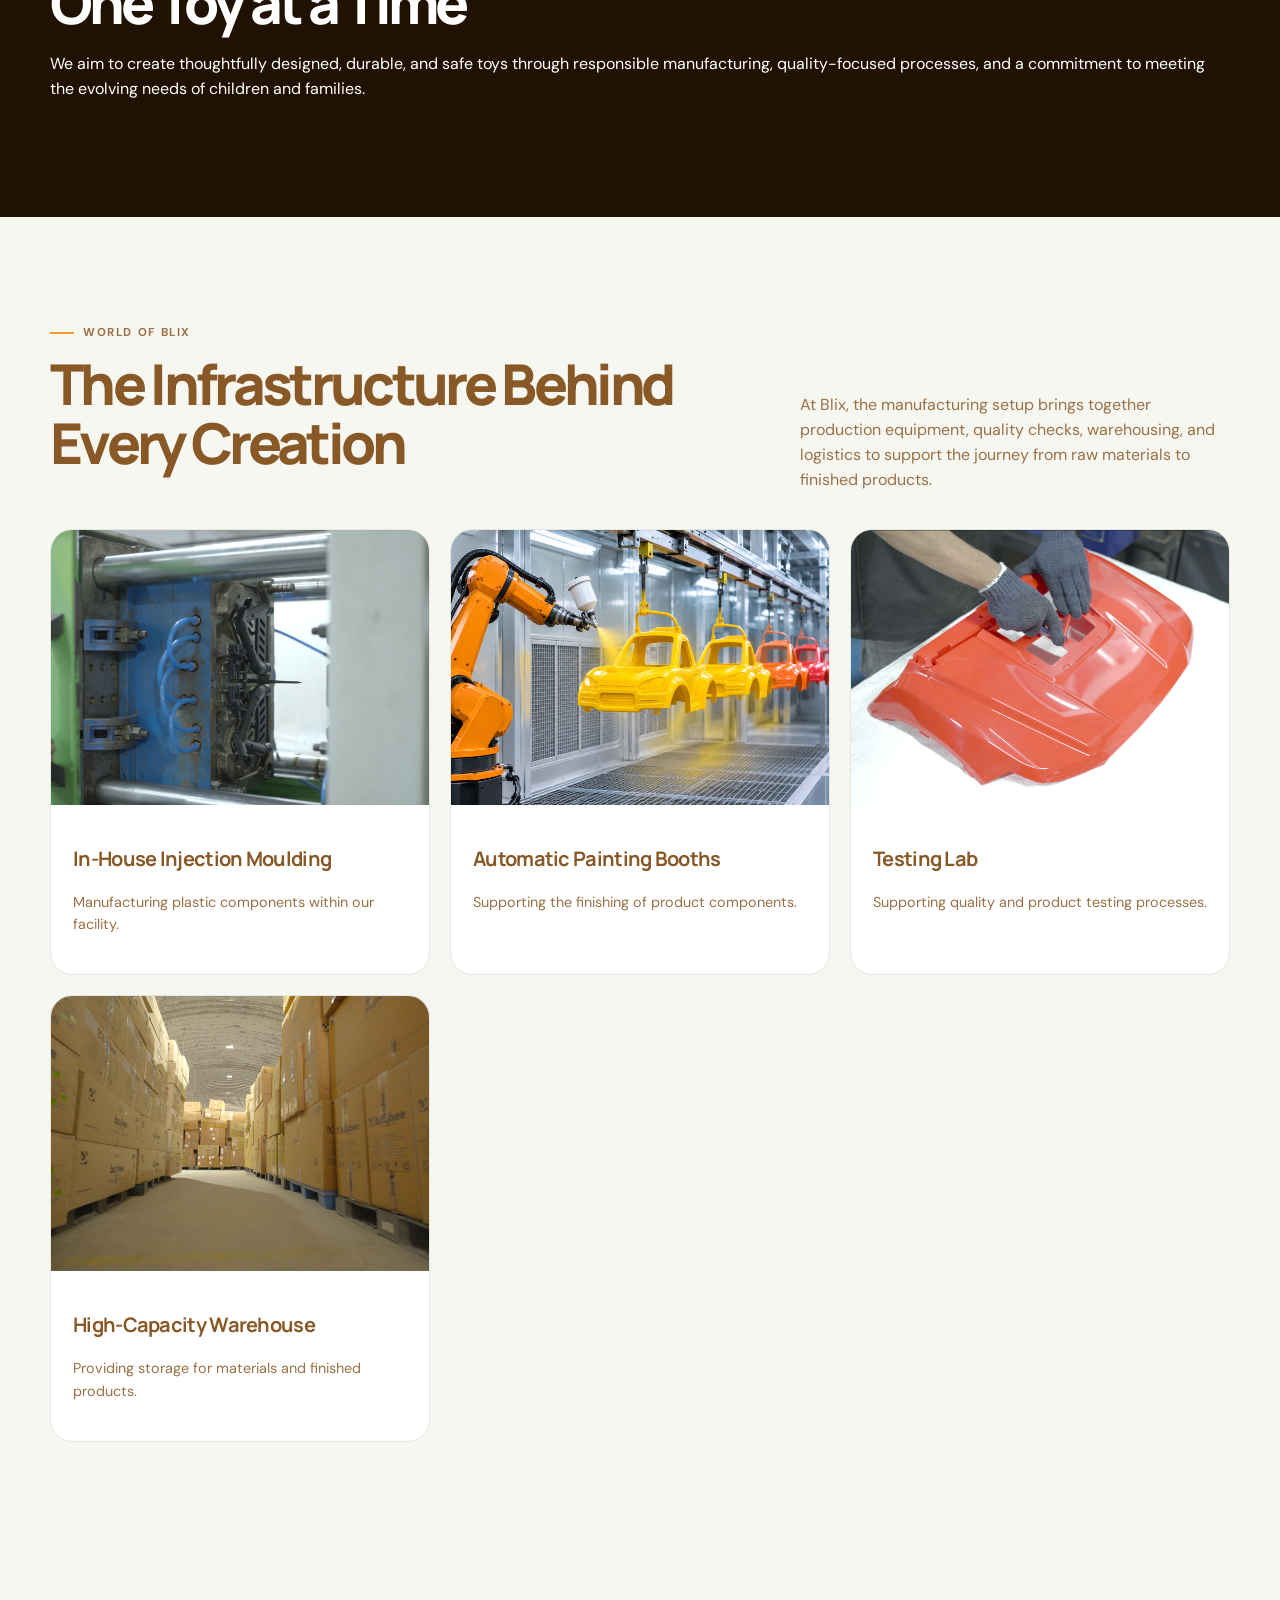
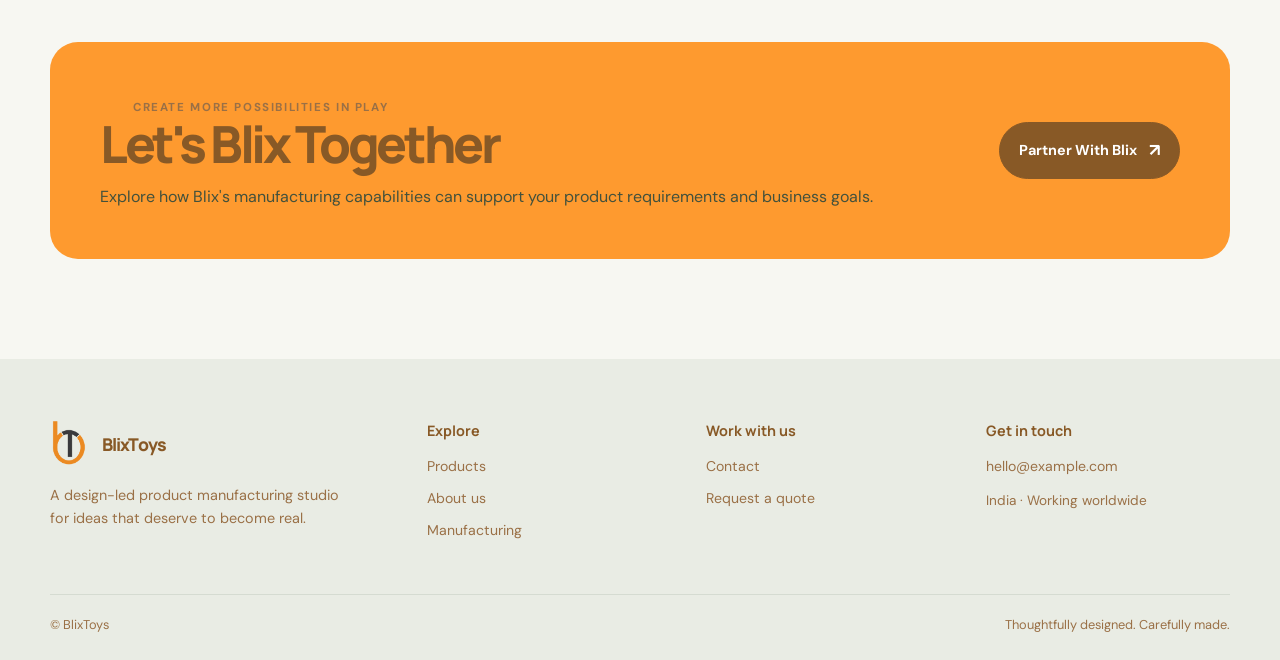
==== commit 4ee3a045: "Font size change: Title" ====
--- a/about.html
+++ b/about.html
@@ -13,7 +13,7 @@
     <header class="site-header">
         <div class="container nav"><a class="brand" href="index.html"><span class="brand-mark">
             <img src="./assets/images/blix-logo.png" alt="BlixToys logo" style="margin-right: 0.3rem;">
-        </span>  BlixToys</a><button class="menu-toggle" aria-label="Toggle navigation"
+        </span>  <span class="brand-title">BlixToys</span></a><button class="menu-toggle" aria-label="Toggle navigation"
                 aria-expanded="false">☰</button>
             <nav class="nav-links"><a href="index.html">Home</a><a href="products.html">Products</a><a class="active"
                     href="about.html">About</a><a href="manufacturing.html">Manufacturing</a><a href="contact.html"
--- a/assets/style.css
+++ b/assets/style.css
@@ -1177,3 +1177,13 @@
         letter-spacing: -0.5px;
     }
 }
+
+
+/* CUSTOM STYLES */
+
+.brand-title {
+    font-family: inherit;
+    font-weight: 800;
+    font-size: 1.6rem;
+    color: var(--ink)
+}
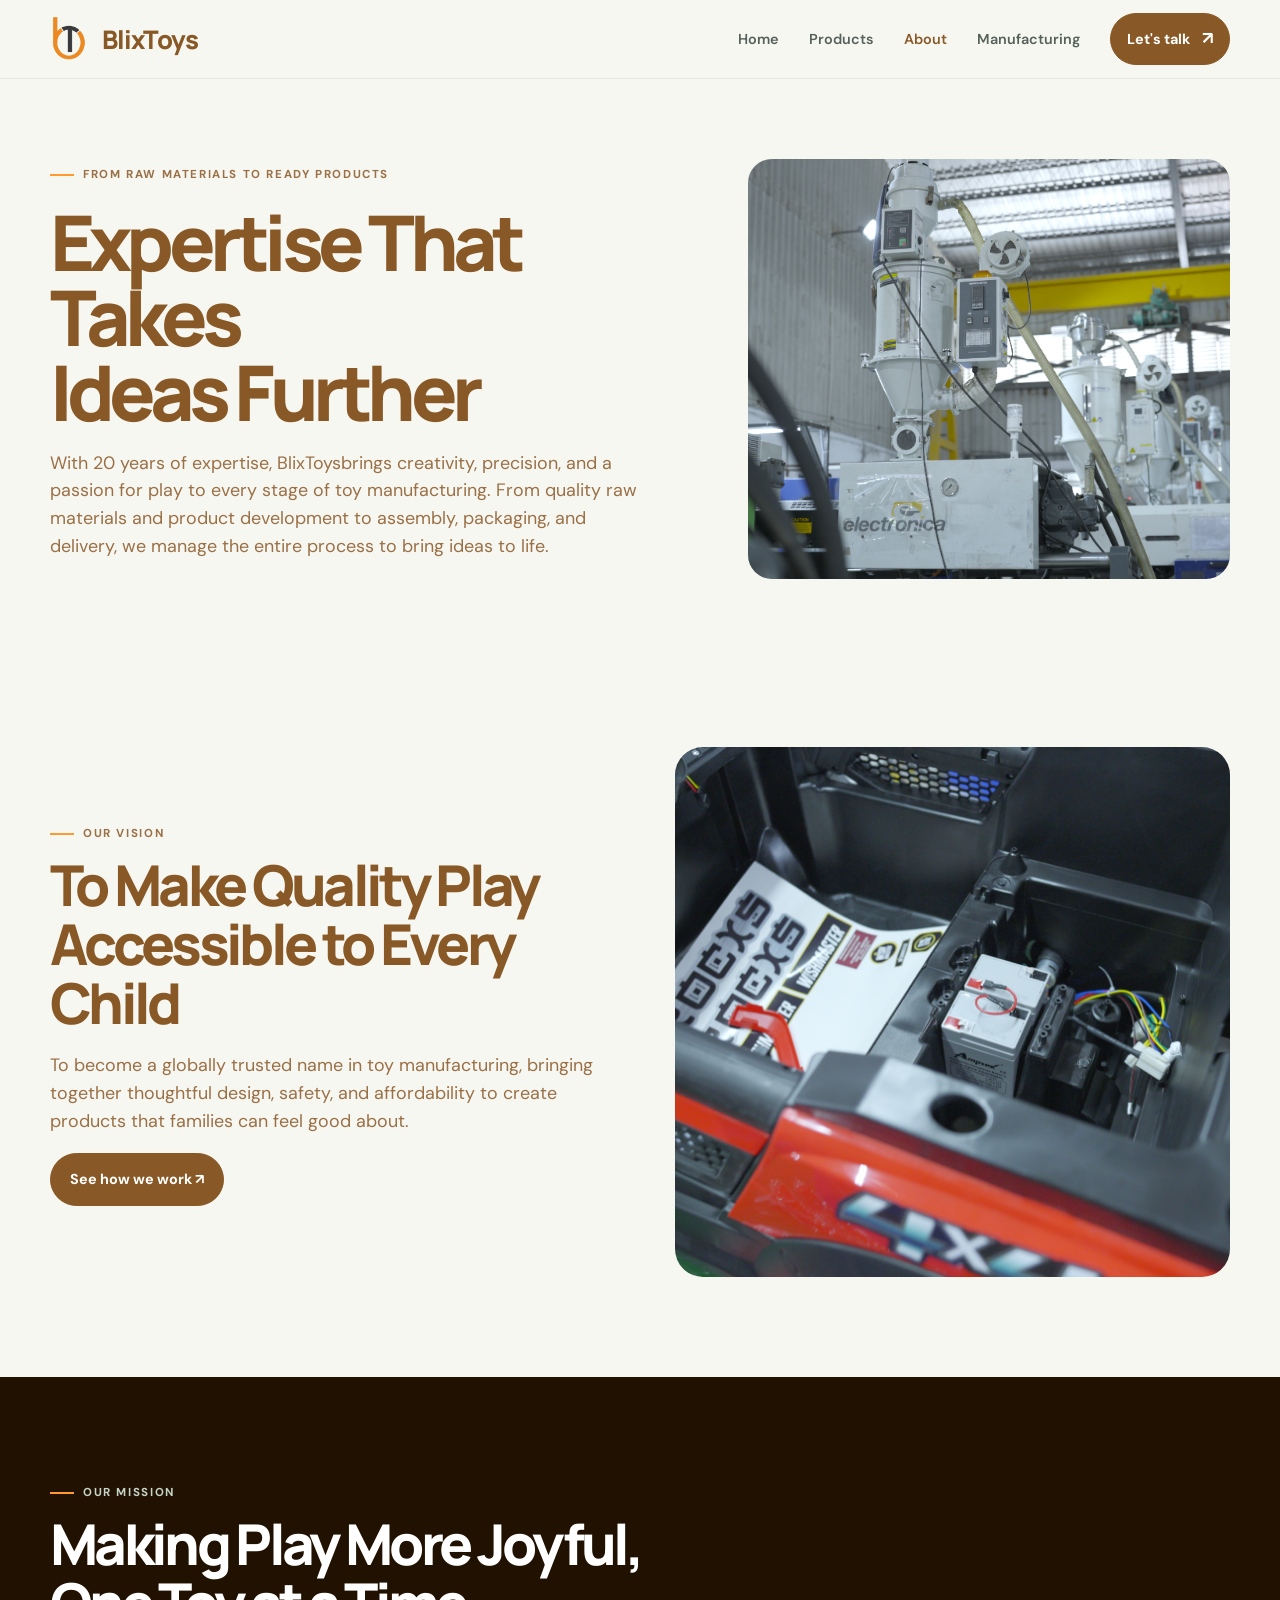
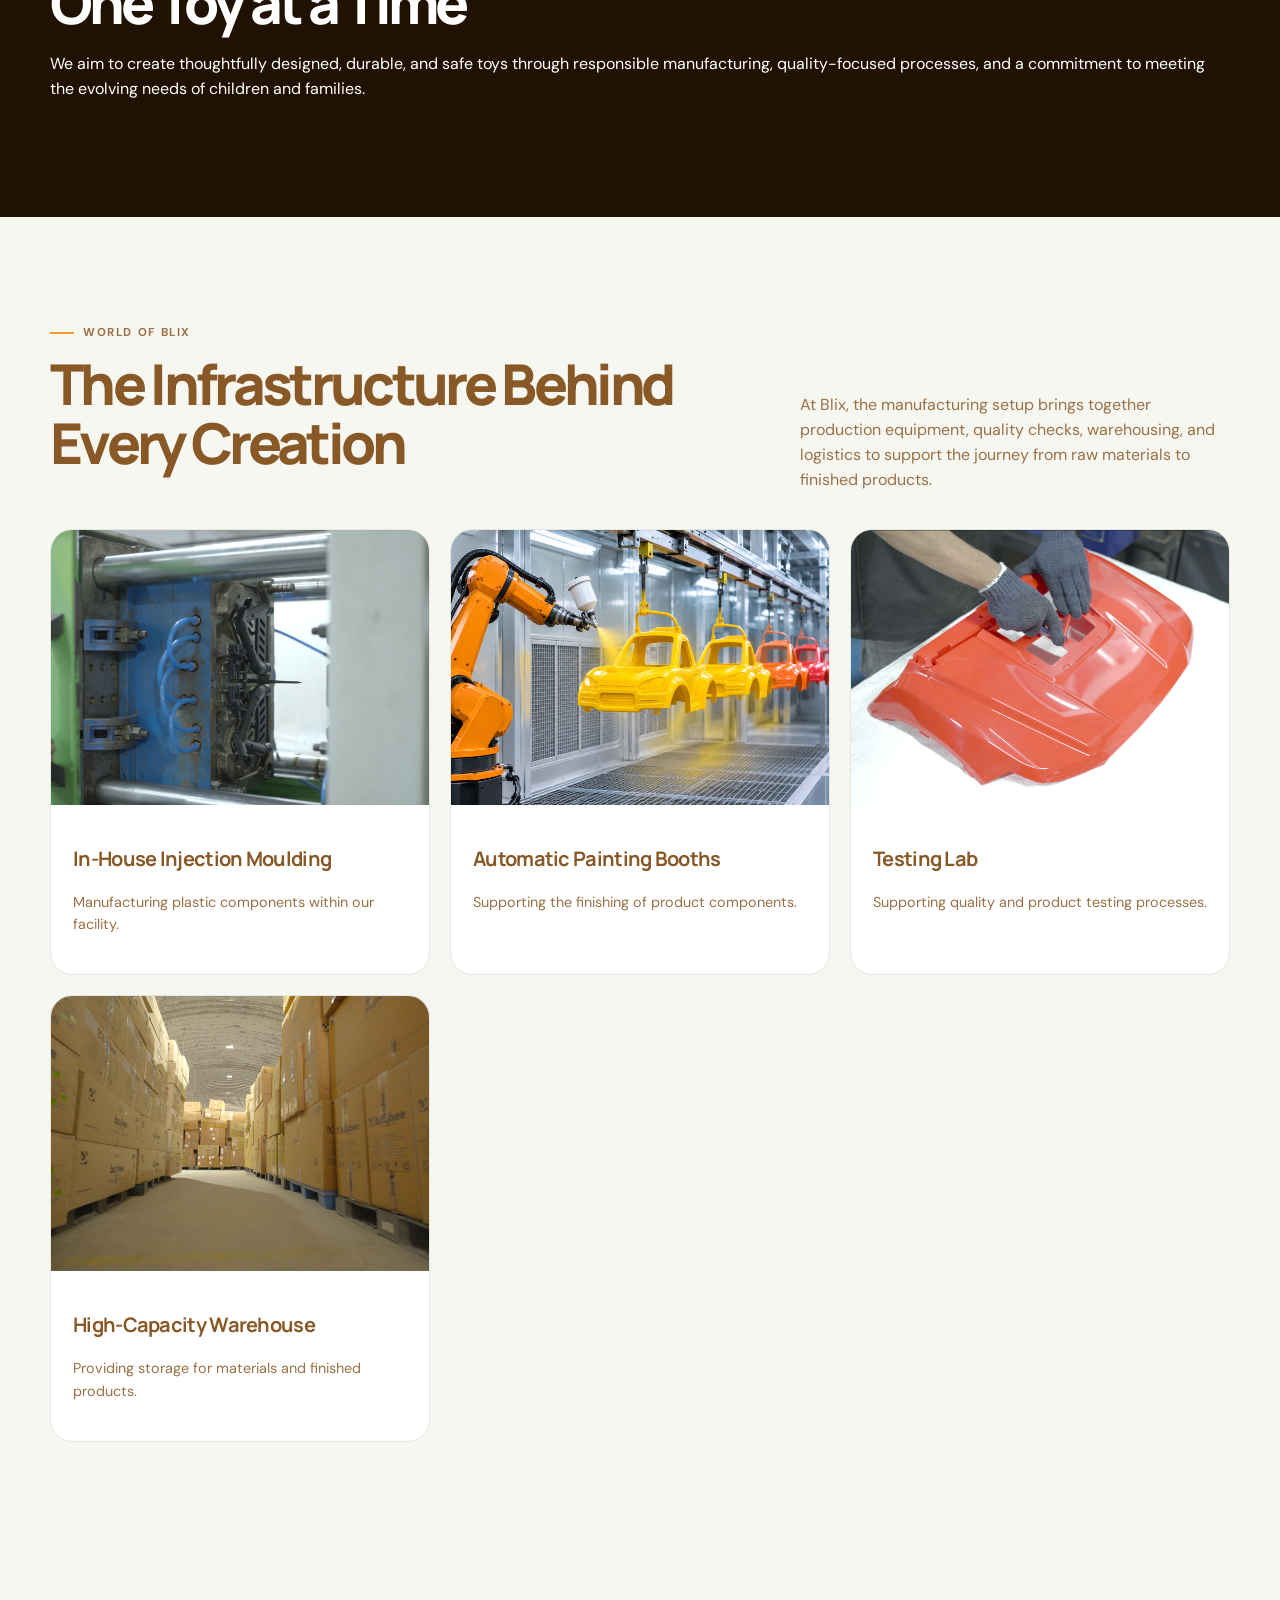
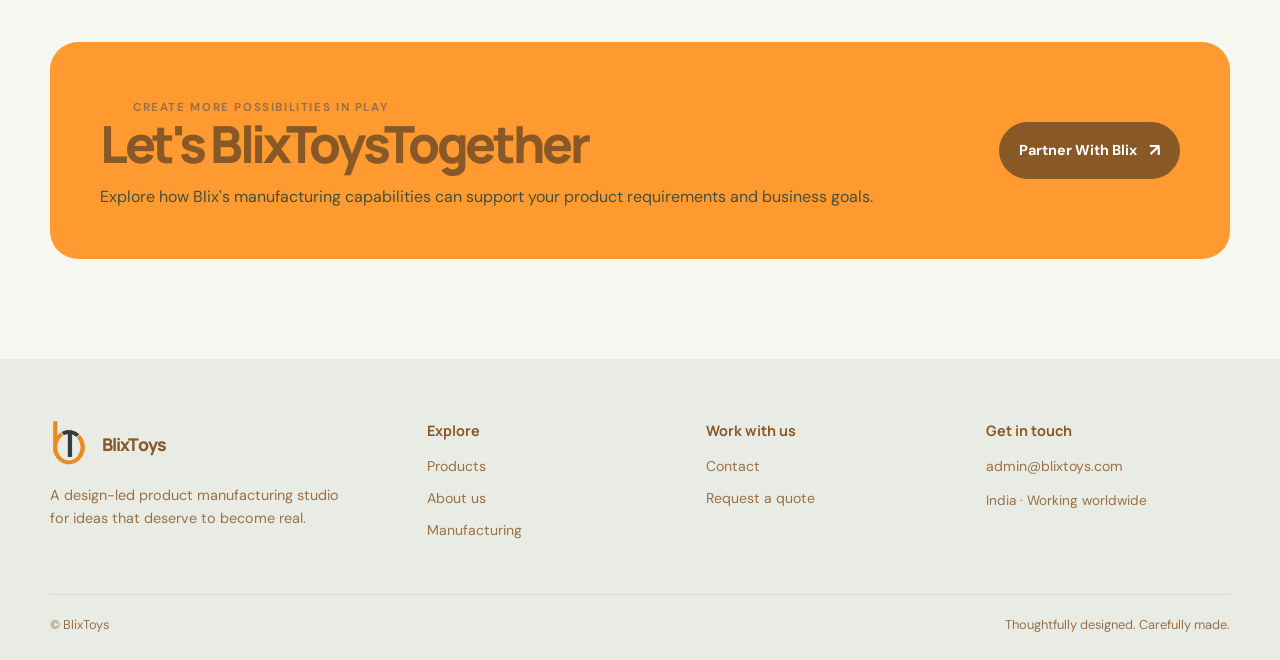
==== commit c0ae0f87: "Refact: brand name, email replace footer" ====
--- a/about.html
+++ b/about.html
@@ -25,7 +25,7 @@
             <div class="container page-hero-grid">
                 <div><span class="eyebrow">From Raw Materials to Ready Products</span>
                     <h1 class="display">Expertise That Takes <br/> Ideas Further</h1>
-                    <p class="lead">With 20 years of expertise, Blix brings creativity, precision, and a passion for play to every stage of toy manufacturing. From quality raw materials and product development to assembly, packaging, and delivery, we manage the entire process to bring ideas to life.</p>
+                    <p class="lead">With 20 years of expertise, BlixToysbrings creativity, precision, and a passion for play to every stage of toy manufacturing. From quality raw materials and product development to assembly, packaging, and delivery, we manage the entire process to bring ideas to life.</p>
                 </div>
                 <div class="page-hero-image"><img
                     src="./assets/images/about-top-image.png"
@@ -126,7 +126,7 @@
             <div class="container">
                 <div class="quote-band">
                     <div><span class="eyebrow">Create More Possibilities in Play</span>
-                        <h2>Let's Blix Together</h2>
+                        <h2>Let's BlixToysTogether</h2>
                         <p>Explore how Blix's manufacturing capabilities can support your product requirements and business goals.</p>
                     </div><a class="btn btn-dark" href="contact.html">Partner With Blix<span
                             class="arrow">↗</span></a>
@@ -151,7 +151,7 @@
                         quote</a>
                 </div>
                 <div class="footer-col">
-                    <h4>Get in touch</h4><a href="mailto:hello@example.com">hello@example.com</a><span class="muted"
+                    <h4>Get in touch</h4><a href="mailto:admin@blixtoys.com">admin@blixtoys.com</a><span class="muted"
                         style="font-size:.85rem">India · Working worldwide</span>
                 </div>
             </div>
